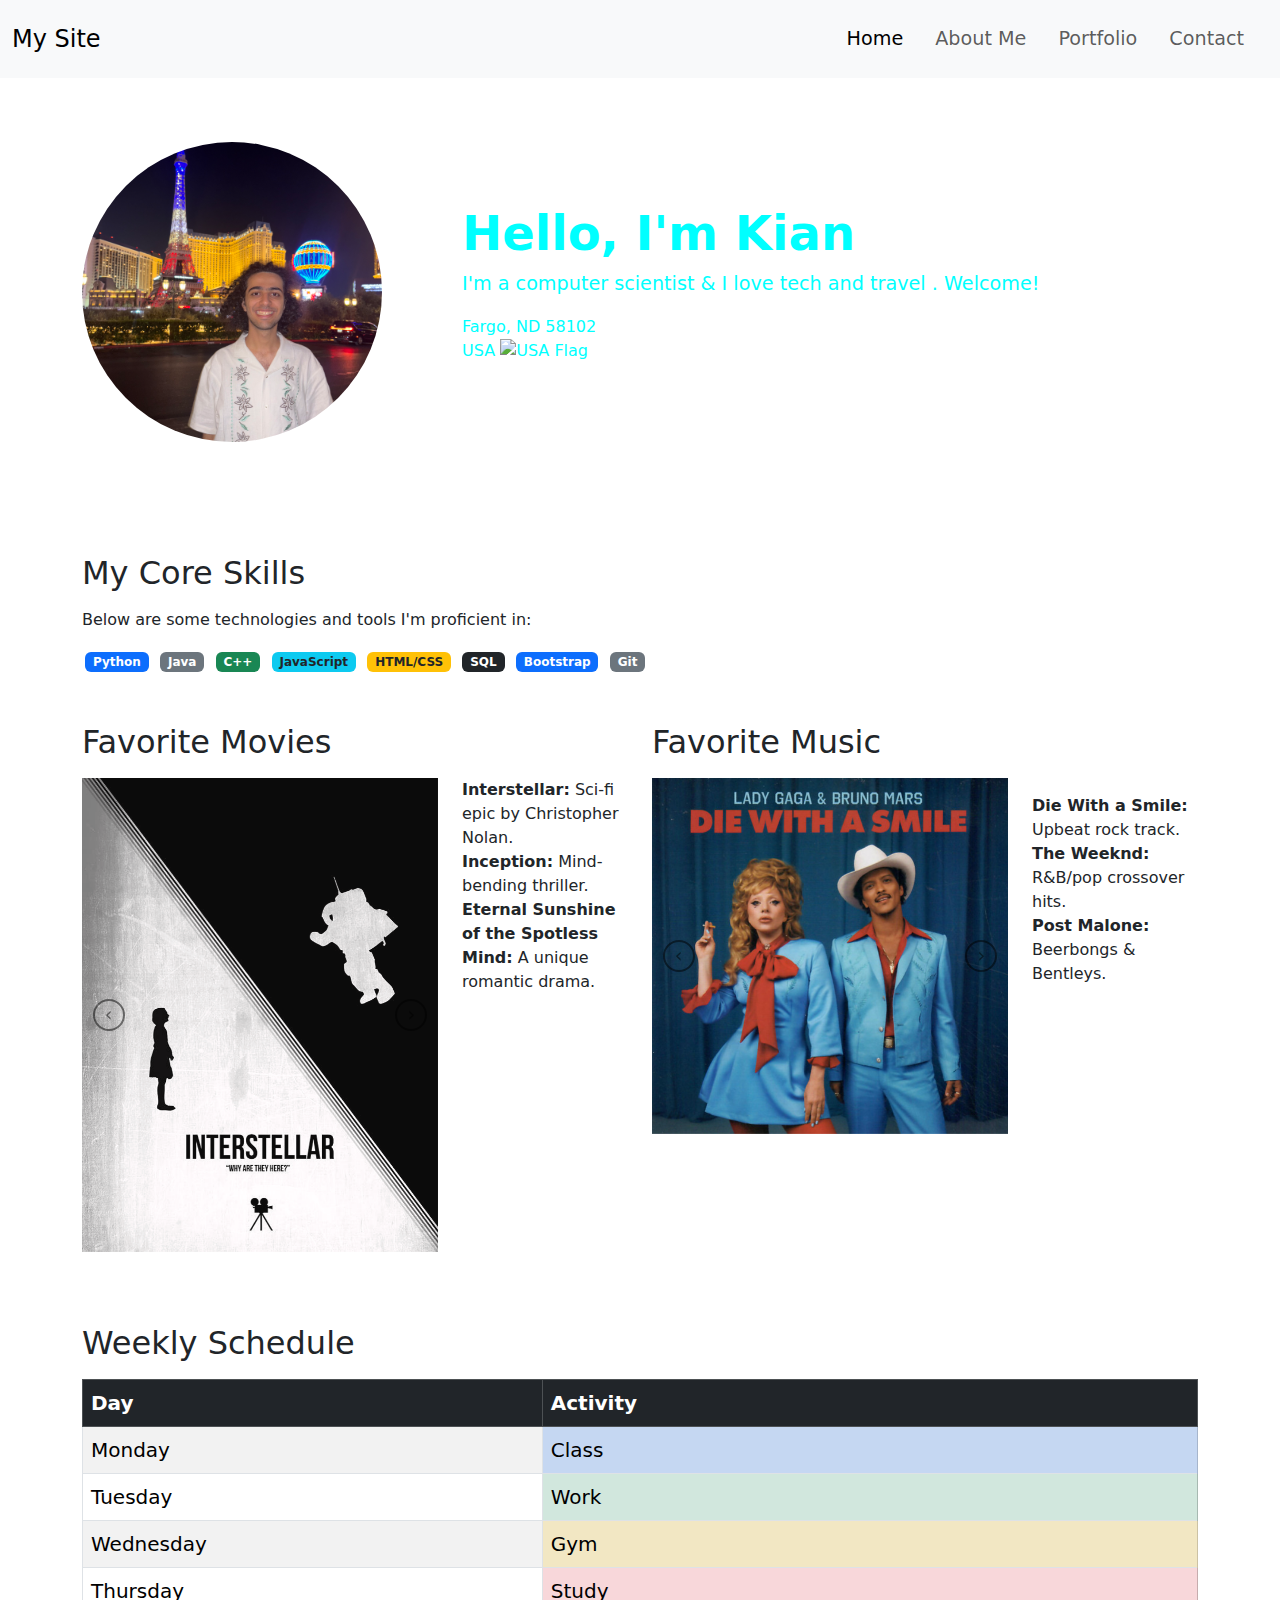
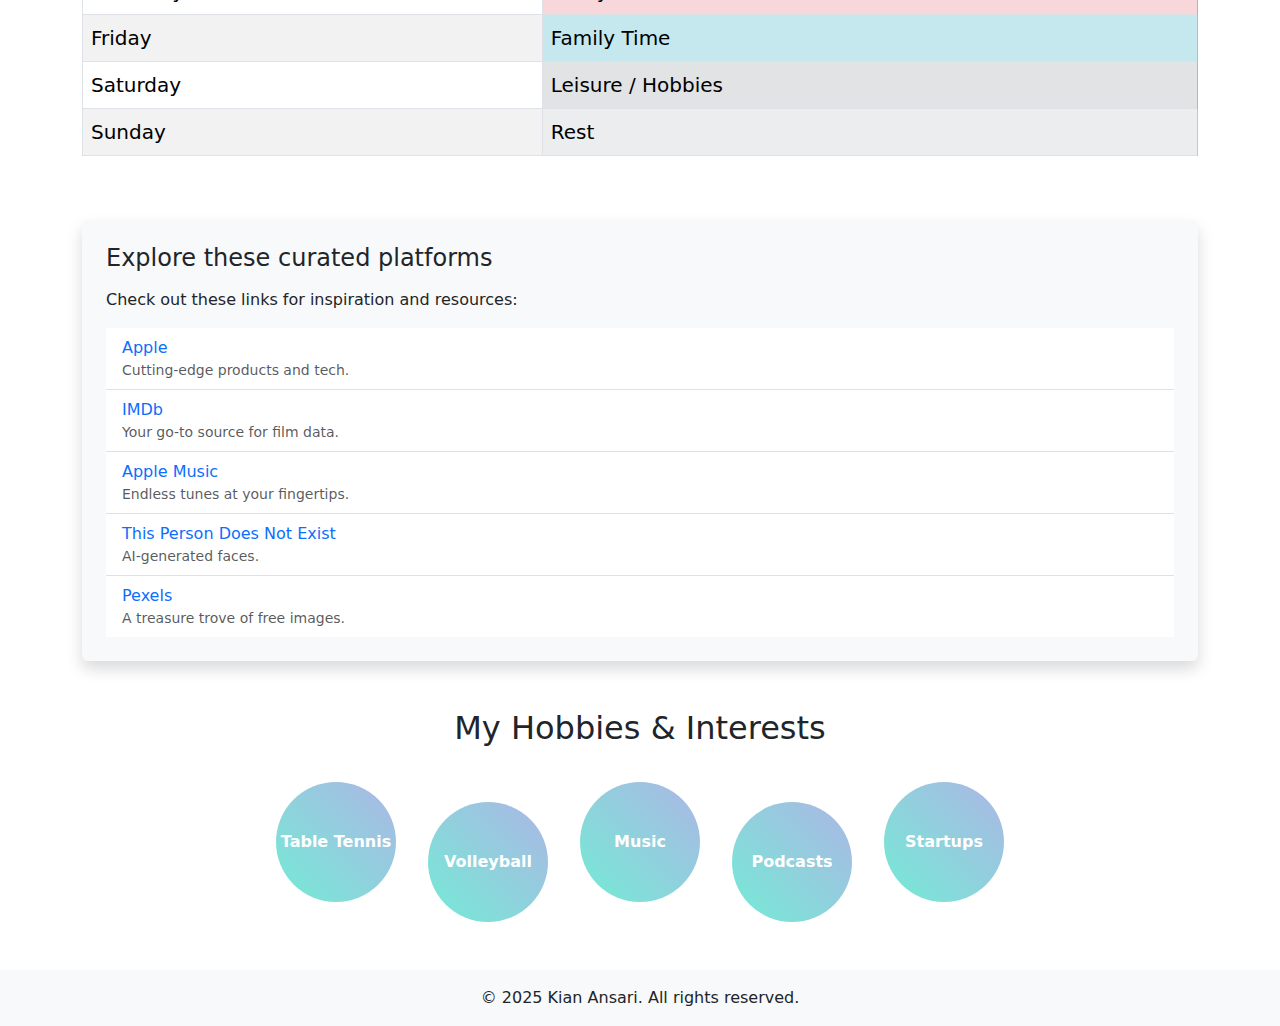
==== index.html @ 2c238e98 "add html for home , about , contact us and portforlio pages , add css and boostrap styles , add hero" ====
<!DOCTYPE html>
<html lang="en">
  <head>
    <meta charset="utf-8" />
    <meta name="viewport" content="width=device-width, initial-scale=1" />
    <title>Home | My Site</title>
    <!-- Bootstrap 5 CSS -->
    <link
      href="https://cdn.jsdelivr.net/npm/bootstrap@5.3.3/dist/css/bootstrap.min.css"
      rel="stylesheet"
      integrity="sha384-QWTKZyjpPEjISv5WaRU9OFeRpok6YctnYmDr5pNlyT2bRjXh0JMhjY6hW+ALEwIH"
      crossorigin="anonymous"
    />

    <!-- Your external stylesheet -->
    <link rel="stylesheet" href="styles.css" />

    <style>
      /* Profile image */
      .profile-img {
        width: 300px;
        height: 300px;
        object-fit: cover;
        border-radius: 50%;
      }

      /* Hero section styling */
      .hero-section {
        background: url("assets/keyboard.gif") center/cover no-repeat;
        color: #00ffff;
        padding: 4rem 0;
      }
      .hero-section .display-5 {
        font-weight: 700;
      }
      .hero-section .lead {
        font-size: 1.2rem;
      }

      /* Adjust carousel images so they don't get cropped */
      .carousel-item img {
        width: 100%;
        height: auto;
        object-fit: contain; /* Keeps full image visible */
        max-height: 500px; /* Increase if needed */
        margin: 0 auto;
      }

      /* Minimalistic carousel controls */
      .carousel-control-prev-icon,
      .carousel-control-next-icon {
        background-image: none !important;
        width: 2rem;
        height: 2rem;
        border: 2px solid #000;
        border-radius: 50%;
        position: relative;
      }
      .carousel-control-prev-icon::after {
        content: "‹";
        font-size: 1.2rem;
        color: #000;
        position: absolute;
        top: 50%;
        left: 50%;
        transform: translate(-50%, -50%);
      }
      .carousel-control-next-icon::after {
        content: "›";
        font-size: 1.2rem;
        color: #000;
        position: absolute;
        top: 50%;
        left: 50%;
        transform: translate(-50%, -50%);
      }

      /* Skill badges */
      .skill-badge {
        margin: 0.2rem;
      }
    </style>
  </head>

  <body>
    <!-- NAVBAR -->
    <header>
      <nav class="navbar navbar-expand-lg navbar-light bg-light py-3">
        <div class="container-fluid">
          <a class="navbar-brand" href="#" style="font-size: 1.5rem">My Site</a>
          <button
            class="navbar-toggler"
            type="button"
            data-bs-toggle="collapse"
            data-bs-target="#navbarNav"
            aria-controls="navbarNav"
            aria-expanded="false"
            aria-label="Toggle navigation"
          >
            <span class="navbar-toggler-icon"></span>
          </button>

          <div class="collapse navbar-collapse" id="navbarNav">
            <ul class="navbar-nav ms-auto">
              <li class="nav-item">
                <a
                  class="nav-link active"
                  href="index.html"
                  style="font-size: 1.2rem; margin-right: 1rem"
                  >Home</a
                >
              </li>
              <li class="nav-item">
                <a
                  class="nav-link"
                  href="about.html"
                  style="font-size: 1.2rem; margin-right: 1rem"
                  >About Me</a
                >
              </li>
              <li class="nav-item">
                <a
                  class="nav-link"
                  href="portfolio.html"
                  style="font-size: 1.2rem; margin-right: 1rem"
                  >Portfolio</a
                >
              </li>
              <li class="nav-item">
                <a
                  class="nav-link"
                  href="contact.html"
                  style="font-size: 1.2rem; margin-right: 1rem"
                  >Contact</a
                >
              </li>
            </ul>
          </div>
        </div>
      </nav>
    </header>

    <!-- HERO SECTION -->
    <section class="hero-section">
      <div class="container">
        <div class="row align-items-center text-center text-md-start">
          <div class="col-md-4 mb-4 mb-md-0">
            <img
              src="assets/profile.jpeg"
              alt="Profile"
              class="img-fluid profile-img"
            />
          </div>
          <div class="col-md-8">
            <h1 class="display-5">Hello, I'm Kian</h1>
            <p class="lead">
              I'm a computer scientist & I love tech and travel . Welcome!
            </p>
            <address class="mt-3">
              Fargo, ND 58102<br />
              USA
              <img
                src="https://upload.wikimedia.org/wikipedia/en/a/a4/Flag_of_the_United_States.svg"
                alt="USA Flag"
                style="width: 20px; height: auto"
              />
            </address>
          </div>
        </div>
      </div>
    </section>

    <!-- MAIN CONTENT CONTAINER -->
    <main class="container my-5">
      <!-- SKILLS SECTION -->
      <section class="mb-5">
        <h2 class="mb-3">My Core Skills</h2>
        <p>Below are some technologies and tools I'm proficient in:</p>
        <div>
          <span class="badge bg-primary skill-badge">Python</span>
          <span class="badge bg-secondary skill-badge">Java</span>
          <span class="badge bg-success skill-badge">C++</span>
          <span class="badge bg-info text-dark skill-badge">JavaScript</span>
          <span class="badge bg-warning text-dark skill-badge">HTML/CSS</span>
          <span class="badge bg-dark skill-badge">SQL</span>
          <span class="badge bg-primary skill-badge">Bootstrap</span>
          <span class="badge bg-secondary skill-badge">Git</span>
        </div>
      </section>

      <!-- FAVORITE MOVIES & MUSIC (SIDE BY SIDE) -->
      <div class="row mb-5">
        <!-- FAVORITE MOVIES -->
        <section class="col-md-6 mb-4">
          <h2 class="mb-3">Favorite Movies</h2>
          <div class="row">
            <div class="col-sm-8">
              <div
                id="moviesCarousel"
                class="carousel slide"
                data-bs-ride="carousel"
                data-bs-interval="3000"
              >
                <div class="carousel-inner">
                  <div class="carousel-item active">
                    <img
                      src="assets/interstellar-naxart-studio.jpg"
                      class="d-block w-100"
                      alt="Movie 1"
                    />
                  </div>
                  <div class="carousel-item">
                    <img
                      src="assets/MV5BMTY4NzcwODg3Nl5BMl5BanBnXkFtZTcwNTEwOTMyMw@@._V1_FMjpg_UX1000_.jpg"
                      class="d-block w-100"
                      alt="Movie 2"
                    />
                  </div>
                  <div class="carousel-item">
                    <img
                      src="assets/MV5BMzU5ZGYzNmQtMTdhYy00OGRiLTg0NmQtYjVjNzliZTg1ZGE4XkEyXkFqcGc@._V1_FMjpg_UX1000_.jpg"
                      class="d-block w-100"
                      alt="Movie 3"
                    />
                  </div>
                </div>
                <button
                  class="carousel-control-prev"
                  type="button"
                  data-bs-target="#moviesCarousel"
                  data-bs-slide="prev"
                >
                  <span
                    class="carousel-control-prev-icon"
                    aria-hidden="true"
                  ></span>
                  <span class="visually-hidden">Previous</span>
                </button>
                <button
                  class="carousel-control-next"
                  type="button"
                  data-bs-target="#moviesCarousel"
                  data-bs-slide="next"
                >
                  <span
                    class="carousel-control-next-icon"
                    aria-hidden="true"
                  ></span>
                  <span class="visually-hidden">Next</span>
                </button>
              </div>
            </div>

            <!-- List Column -->
            <div class="col-sm-4 mt-4 mt-sm-0">
              <ul class="list-unstyled">
                <li>
                  <strong>Interstellar:</strong> Sci-fi epic by Christopher
                  Nolan.
                </li>
                <li><strong>Inception:</strong> Mind-bending thriller.</li>
                <li>
                  <strong>Eternal Sunshine of the Spotless Mind:</strong> A
                  unique romantic drama.
                </li>
              </ul>
            </div>
          </div>
        </section>

        <!-- FAVORITE MUSIC -->
        <section class="col-md-6 mb-4">
          <h2 class="mb-3">Favorite Music</h2>
          <div class="row">
            <div class="col-sm-8">
              <div
                id="musicCarousel"
                class="carousel slide"
                data-bs-ride="carousel"
                data-bs-interval="3000"
              >
                <div class="carousel-inner">
                  <div class="carousel-item active">
                    <img
                      src="assets/die with a smile .jpg"
                      class="d-block w-100"
                      alt="Music 1"
                    />
                  </div>
                  <div class="carousel-item">
                    <img
                      src="assets/The-Weeknd-Hurry-Up-Tomorrow.jpeg.webp"
                      class="d-block w-100"
                      alt="Music 2"
                    />
                  </div>
                  <div class="carousel-item">
                    <img
                      src="assets/beerbongs-and-bentleys-2.jpg.webp"
                      class="d-block w-100"
                      alt="Music 3"
                    />
                  </div>
                </div>
                <button
                  class="carousel-control-prev"
                  type="button"
                  data-bs-target="#musicCarousel"
                  data-bs-slide="prev"
                >
                  <span
                    class="carousel-control-prev-icon"
                    aria-hidden="true"
                  ></span>
                  <span class="visually-hidden">Previous</span>
                </button>
                <button
                  class="carousel-control-next"
                  type="button"
                  data-bs-target="#musicCarousel"
                  data-bs-slide="next"
                >
                  <span
                    class="carousel-control-next-icon"
                    aria-hidden="true"
                  ></span>
                  <span class="visually-hidden">Next</span>
                </button>
              </div>
            </div>

            <!-- List Column -->
            <div class="col-sm-4 mt-4 mt-sm-0">
              <ul class="list-unstyled"></ul>
              <ul class="list-unstyled">
                <li><strong>Die With a Smile:</strong> Upbeat rock track.</li>
                <li>
                  <strong>The Weeknd:</strong> R&amp;B/pop crossover hits.
                </li>
                <li><strong>Post Malone:</strong> Beerbongs &amp; Bentleys.</li>
              </ul>
            </div>
          </div>
        </section>
      </div>

      <!-- WEEKLY SCHEDULE -->
      <section class="mb-5">
        <h2 class="mb-3">Weekly Schedule</h2>
        <div class="table-responsive">
          <table class="table table-striped table-bordered align-middle fs-5">
            <thead class="table-dark">
              <tr>
                <th>Day</th>
                <th>Activity</th>
              </tr>
            </thead>
            <tbody>
              <tr>
                <td>Monday</td>
                <td class="table-primary">Class</td>
              </tr>
              <tr>
                <td>Tuesday</td>
                <td class="table-success">Work</td>
              </tr>
              <tr>
                <td>Wednesday</td>
                <td class="table-warning">Gym</td>
              </tr>
              <tr>
                <td>Thursday</td>
                <td class="table-danger">Study</td>
              </tr>
              <tr>
                <td>Friday</td>
                <td class="table-info">Family Time</td>
              </tr>
              <tr>
                <td>Saturday</td>
                <td class="table-secondary">Leisure / Hobbies</td>
              </tr>
              <tr>
                <td>Sunday</td>
                <td class="table-light">Rest</td>
              </tr>
            </tbody>
          </table>
        </div>
      </section>

      <!-- LINKS OR OTHER CONTENT -->
      <section class="bg-light p-4 rounded shadow">
        <style>
          /* Constant jiggling animation */
          .wave-link {
            display: inline-block;
            animation: wave 0.7s alternate infinite;
          }
          @keyframes wave {
            from {
              transform: rotate(-3deg);
            }
            to {
              transform: rotate(3deg);
            }
          }
        </style>
        <h4 class="mb-3">Explore these curated platforms</h4>
        <p>Check out these links for inspiration and resources:</p>
        <ul class="list-group list-group-flush">
          <li class="list-group-item">
            <a
              href="https://www.apple.com"
              target="_blank"
              class="text-decoration-none wave-link"
              >Apple</a
            >
            <div class="small text-muted">Cutting-edge products and tech.</div>
          </li>
          <li class="list-group-item">
            <a
              href="https://www.imdb.com"
              target="_blank"
              class="text-decoration-none wave-link"
              >IMDb</a
            >
            <div class="small text-muted">Your go-to source for film data.</div>
          </li>
          <li class="list-group-item">
            <a
              href="https://music.apple.com"
              target="_blank"
              class="text-decoration-none wave-link"
              >Apple Music</a
            >
            <div class="small text-muted">
              Endless tunes at your fingertips.
            </div>
          </li>
          <li class="list-group-item">
            <a
              href="https://thispersondoesnotexist.com"
              target="_blank"
              class="text-decoration-none wave-link"
            >
              This Person Does Not Exist
            </a>
            <div class="small text-muted">AI-generated faces.</div>
          </li>
          <li class="list-group-item">
            <a
              href="https://www.pexels.com"
              target="_blank"
              class="text-decoration-none wave-link"
              >Pexels</a
            >
            <div class="small text-muted">A treasure trove of free images.</div>
          </li>
        </ul>
      </section>
      <section class="my-5">
        <style>
          .hobby-list {
            display: flex;
            flex-wrap: wrap;
            gap: 2rem;
            justify-content: center;
            padding-left: 0;
            list-style: none;
          }
          .hobby-list li {
            width: 120px;
            height: 120px;
            background: linear-gradient(45deg, #74ebd5, #acb6e5);
            border-radius: 50%;
            color: #fff;
            font-weight: bold;
            display: flex;
            align-items: center;
            justify-content: center;
            transition: transform 0.3s, box-shadow 0.3s;
            cursor: pointer;
          }
          /* Alternate top margins for varied vertical alignment */
          .hobby-list li:nth-child(odd) {
            margin-top: 10px;
          }
          .hobby-list li:nth-child(even) {
            margin-top: 30px;
          }
          .hobby-list li:hover {
            transform: scale(1.2);
            box-shadow: 0 8px 15px rgba(0, 0, 0, 0.4);
          }
        </style>
        <h2 class="mb-4 text-center">My Hobbies & Interests</h2>
        <ol class="hobby-list">
          <li>Table Tennis</li>
          <li>Volleyball</li>
          <li>Music</li>
          <li>Podcasts</li>
          <li>Startups</li>
        </ol>
      </section>
    </main>

    <!-- FOOTER -->
    <footer class="bg-light text-center p-3">
      <p class="mb-0">&copy; 2025 Kian Ansari. All rights reserved.</p>
    </footer>

    <!-- Bootstrap 5 JS -->
    <script
      src="https://cdn.jsdelivr.net/npm/bootstrap@5.3.3/dist/js/bootstrap.bundle.min.js"
      integrity="sha384-YvpcrYf0tY3lHB60NNkmXc5s9fDVZLESaAA55NDzOxhy9GkcIdslK1eN7N6jIeHz"
      crossorigin="anonymous"
    ></script>
  </body>
</html>
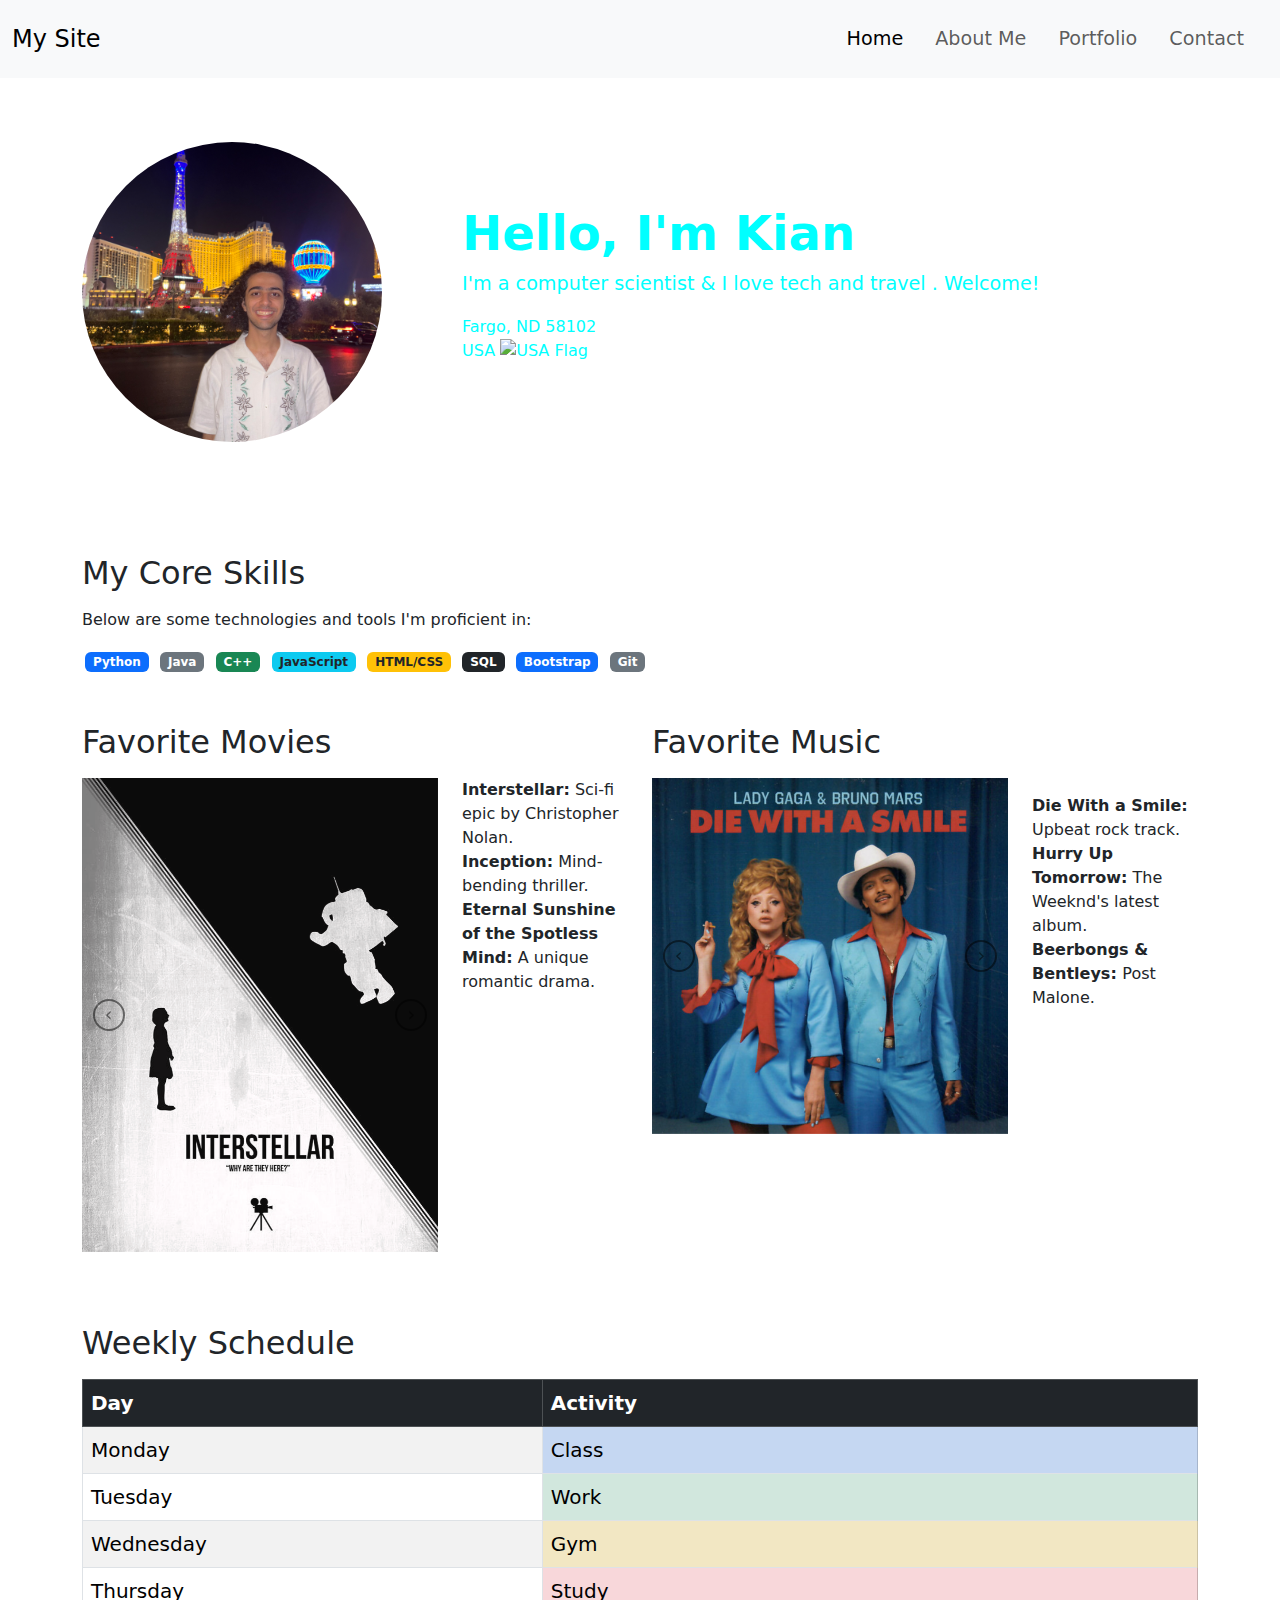
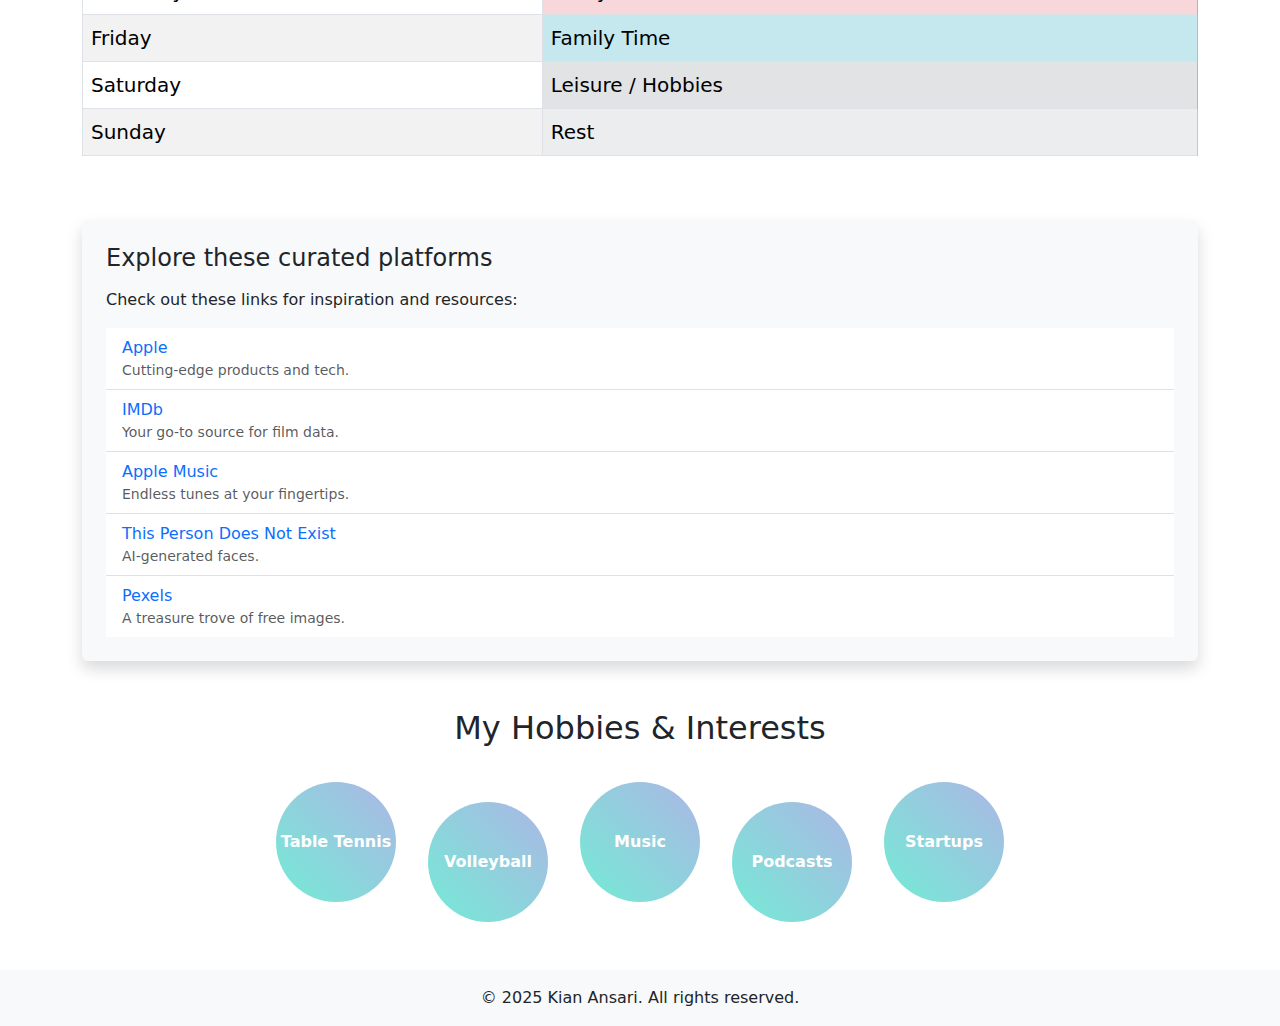
==== commit 8db3c804: "new projects added to protfolio, corrections on spelling in home page" ====
--- a/index.html
+++ b/index.html
@@ -12,77 +12,10 @@
       crossorigin="anonymous"
     />
 
-    <!-- Your external stylesheet -->
     <link rel="stylesheet" href="styles.css" />
-
-    <style>
-      /* Profile image */
-      .profile-img {
-        width: 300px;
-        height: 300px;
-        object-fit: cover;
-        border-radius: 50%;
-      }
-
-      /* Hero section styling */
-      .hero-section {
-        background: url("assets/keyboard.gif") center/cover no-repeat;
-        color: #00ffff;
-        padding: 4rem 0;
-      }
-      .hero-section .display-5 {
-        font-weight: 700;
-      }
-      .hero-section .lead {
-        font-size: 1.2rem;
-      }
-
-      /* Adjust carousel images so they don't get cropped */
-      .carousel-item img {
-        width: 100%;
-        height: auto;
-        object-fit: contain; /* Keeps full image visible */
-        max-height: 500px; /* Increase if needed */
-        margin: 0 auto;
-      }
-
-      /* Minimalistic carousel controls */
-      .carousel-control-prev-icon,
-      .carousel-control-next-icon {
-        background-image: none !important;
-        width: 2rem;
-        height: 2rem;
-        border: 2px solid #000;
-        border-radius: 50%;
-        position: relative;
-      }
-      .carousel-control-prev-icon::after {
-        content: "‹";
-        font-size: 1.2rem;
-        color: #000;
-        position: absolute;
-        top: 50%;
-        left: 50%;
-        transform: translate(-50%, -50%);
-      }
-      .carousel-control-next-icon::after {
-        content: "›";
-        font-size: 1.2rem;
-        color: #000;
-        position: absolute;
-        top: 50%;
-        left: 50%;
-        transform: translate(-50%, -50%);
-      }
-
-      /* Skill badges */
-      .skill-badge {
-        margin: 0.2rem;
-      }
-    </style>
   </head>
 
-  <body>
+  <body class="home-page">
     <!-- NAVBAR -->
     <header>
       <nav class="navbar navbar-expand-lg navbar-light bg-light py-3">
@@ -335,9 +268,11 @@
               <ul class="list-unstyled">
                 <li><strong>Die With a Smile:</strong> Upbeat rock track.</li>
                 <li>
-                  <strong>The Weeknd:</strong> R&amp;B/pop crossover hits.
+                  <strong>Hurry Up Tomorrow:</strong> The Weeknd's latest album.
                 </li>
-                <li><strong>Post Malone:</strong> Beerbongs &amp; Bentleys.</li>
+                <li>
+                  <strong>Beerbongs &amp; Bentleys: </strong> Post Malone.
+                </li>
               </ul>
             </div>
           </div>
@@ -482,7 +417,7 @@
             transition: transform 0.3s, box-shadow 0.3s;
             cursor: pointer;
           }
-          /* Alternate top margins for varied vertical alignment */
+
           .hobby-list li:nth-child(odd) {
             margin-top: 10px;
           }
--- a/styles.css
+++ b/styles.css
@@ -0,0 +1,174 @@
+.home-page .profile-img {
+  width: 300px;
+  height: 300px;
+  object-fit: cover;
+  border-radius: 50%;
+}
+
+.home-page .hero-section {
+  background: url("assets/keyboard.gif") center/cover no-repeat;
+  color: #00ffff;
+  padding: 4rem 0;
+}
+.home-page .hero-section .display-5 {
+  font-weight: 700;
+}
+.home-page .hero-section .lead {
+  font-size: 1.2rem;
+}
+
+.home-page .carousel-item img {
+  width: 100%;
+  height: auto;
+  object-fit: contain;
+  max-height: 500px;
+  margin: 0 auto;
+}
+
+.home-page .carousel-control-prev-icon,
+.home-page .carousel-control-next-icon {
+  background-image: none !important;
+  width: 2rem;
+  height: 2rem;
+  border: 2px solid #000;
+  border-radius: 50%;
+  position: relative;
+}
+.home-page .carousel-control-prev-icon::after {
+  content: "‹";
+  font-size: 1.2rem;
+  color: #000;
+  position: absolute;
+  top: 50%;
+  left: 50%;
+  transform: translate(-50%, -50%);
+}
+.home-page .carousel-control-next-icon::after {
+  content: "›";
+  font-size: 1.2rem;
+  color: #000;
+  position: absolute;
+  top: 50%;
+  left: 50%;
+  transform: translate(-50%, -50%);
+}
+
+.home-page .skill-badge {
+  margin: 0.2rem;
+}
+
+body.contact {
+  font-family: "Segoe UI", Tahoma, Geneva, Verdana, sans-serif;
+  font-size: 1.2rem;
+}
+
+body.contact .contact-hero {
+  background: linear-gradient(rgba(0, 0, 0, 0.5), rgba(0, 0, 0, 0.5)),
+    url("assets/contact-hero.jpg") center/cover no-repeat;
+  color: #fff;
+  padding: 4rem 0;
+  text-align: center;
+}
+
+body.contact .contact-hero h1 {
+  font-size: 3.5rem;
+  font-weight: 700;
+}
+
+body.contact .form-control {
+  font-size: 1.2rem;
+}
+
+body.contact .contact-info i {
+  margin-right: 8px;
+  color: #007bff;
+}
+
+body.contact footer {
+  margin-top: 3rem;
+  font-size: 1.2rem;
+}
+
+body.about {
+  font-family: "Segoe UI", Tahoma, Geneva, Verdana, sans-serif;
+  font-size: 1.25rem;
+  background-color: #f8f9fa;
+}
+
+body.about h1,
+body.about h2,
+body.about h3 {
+  font-weight: 700;
+}
+
+body.about .section-title {
+  border-left: 4px solid #007bff;
+  padding-left: 1rem;
+  margin-bottom: 2rem;
+  font-weight: 600;
+}
+
+body.about .experience-card {
+  border-left: 5px solid #007bff;
+  padding: 1.5rem;
+}
+
+body.about .experience-card h5 {
+  font-weight: 600;
+}
+
+body.about .experience-card ul {
+  margin-bottom: 0;
+}
+
+body.about .skill-badge {
+  margin: 0.5rem;
+  font-size: 1rem;
+  font-weight: 500;
+}
+
+body.about .language-item {
+  margin-bottom: 1rem;
+}
+
+body.about .language-level {
+  font-weight: 600;
+  color: #555;
+}
+body.portfolio {
+  font-family: "Segoe UI", Tahoma, Geneva, Verdana, sans-serif;
+}
+
+.portfolio-hero {
+  background: linear-gradient(rgba(0, 0, 0, 0.4), rgba(0, 0, 0, 0.4)),
+    url("assets/portfolio-hero.jpg") no-repeat center / cover;
+  color: #fff;
+  text-align: center;
+  padding: 4rem 0;
+}
+
+.portfolio-hero h1 {
+  font-size: 3rem;
+  font-weight: 700;
+  margin-bottom: 1rem;
+}
+
+.card-img-top {
+  height: 200px;
+  object-fit: cover;
+}
+
+.card {
+  border: none;
+  margin-bottom: 2rem;
+  box-shadow: 0 2px 8px rgba(0, 0, 0, 0.1);
+  transition: transform 0.3s ease-in-out;
+}
+
+.card:hover {
+  transform: translateY(-5px) scale(1.05);
+}
+
+.card .card-body h5 {
+  font-weight: 600;
+}
